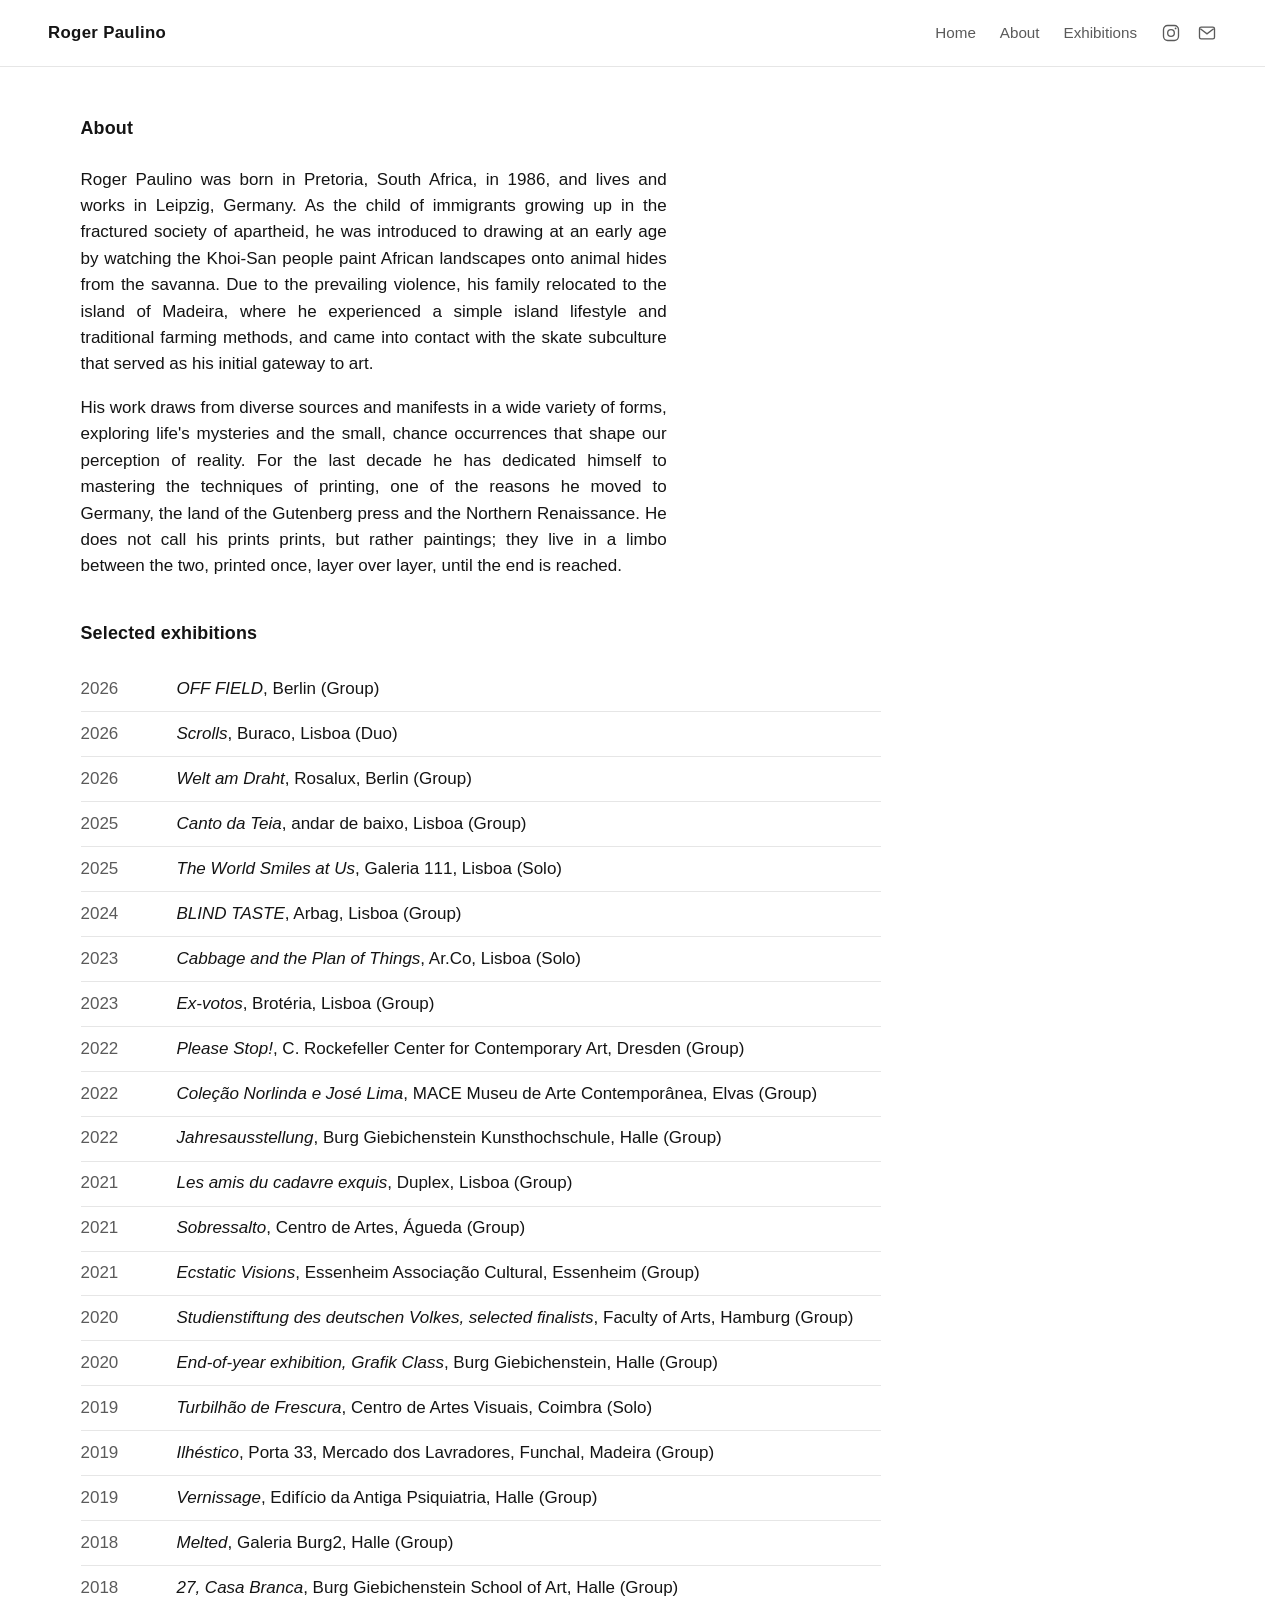
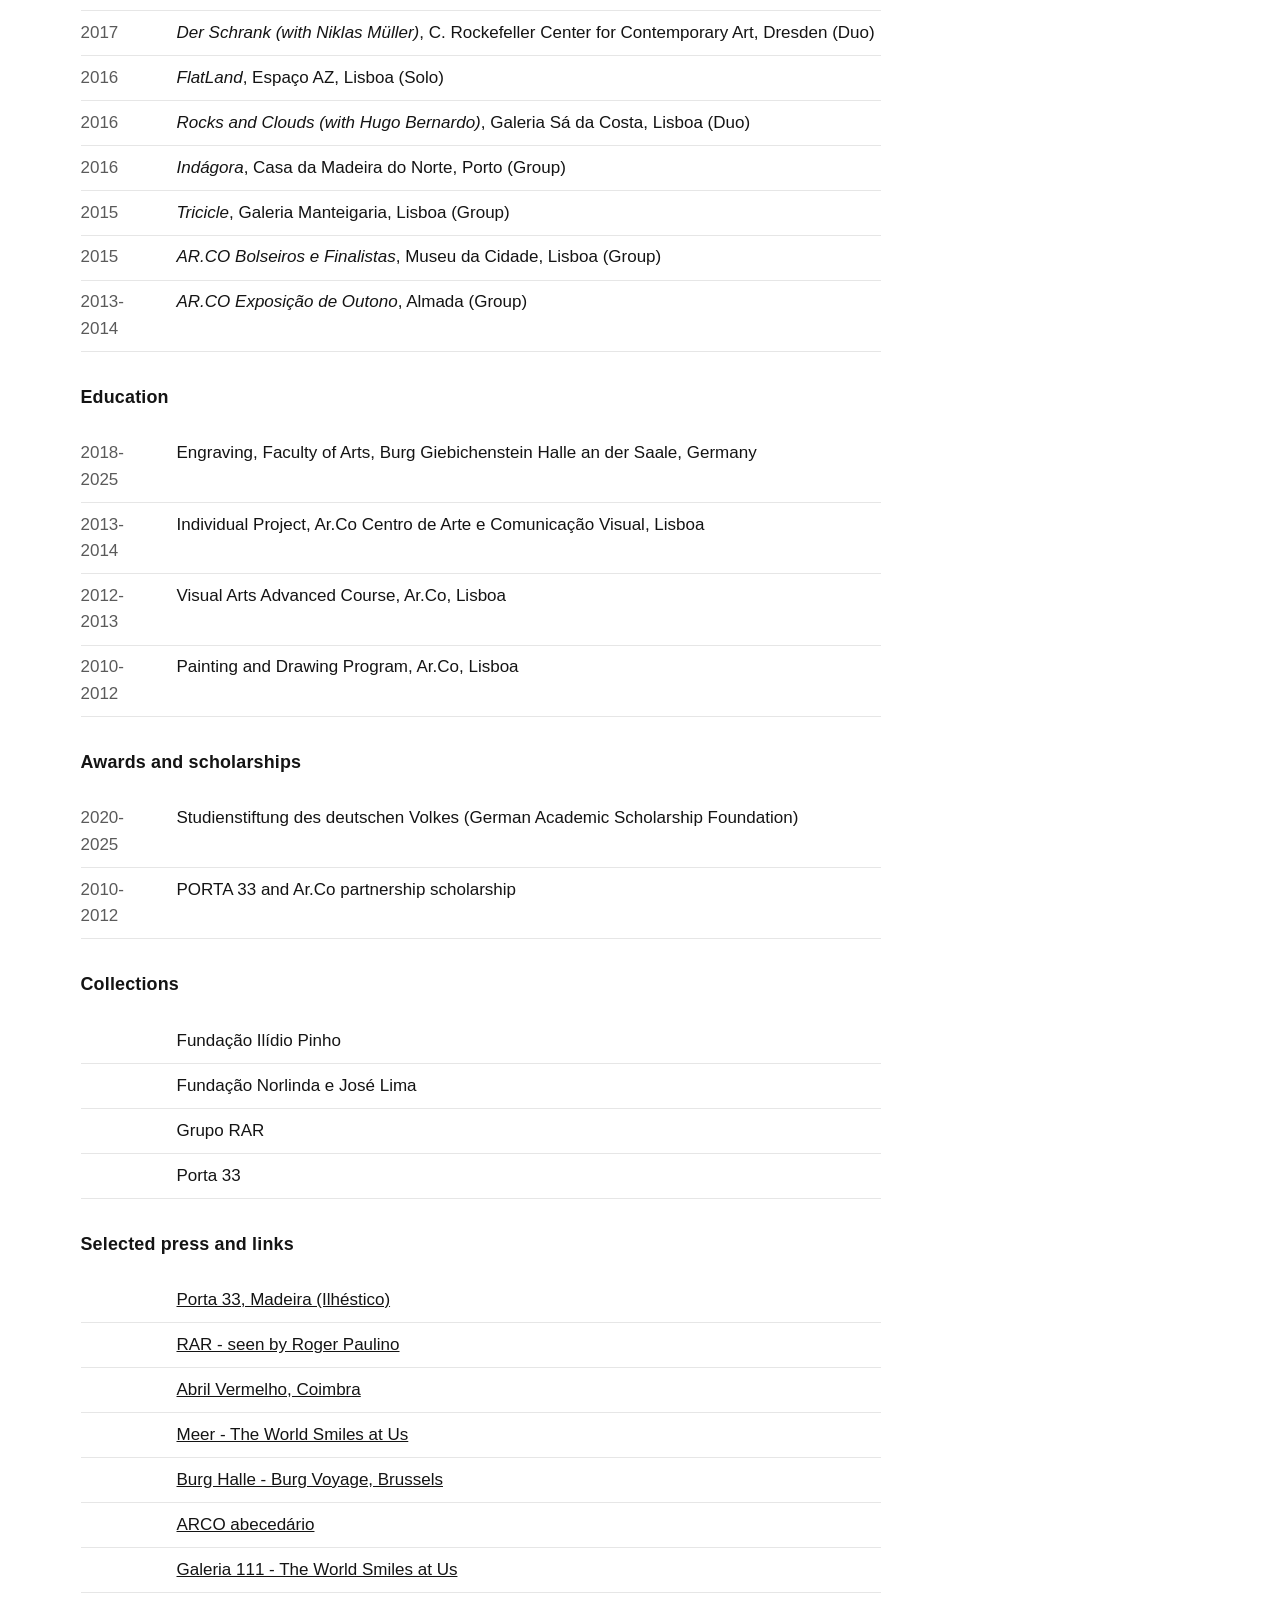
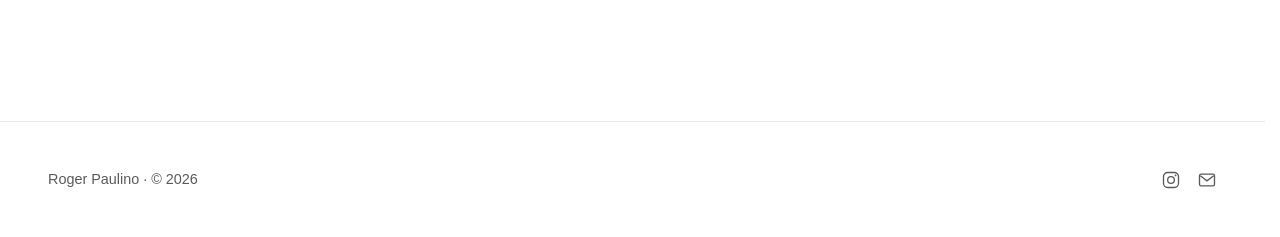
==== about/index.html @ c5ae82c5 "Roger Paulino website Co-Authored-By: Claude Opus 4.8 <noreply@anthropic.com>" ====
<!DOCTYPE html>
<html lang="en">
<head>
  <meta charset="utf-8">
  <meta name="viewport" content="width=device-width, initial-scale=1">
  <title>About - Roger Paulino</title>
  <meta name="description" content="Roger Paulino is a visual artist working between printmaking and painting, based between Germany and Portugal.">
  <meta property="og:title" content="About - Roger Paulino">
  <meta property="og:description" content="Roger Paulino is a visual artist working between printmaking and painting, based between Germany and Portugal.">
  <meta property="og:type" content="website">
  <link rel="stylesheet" href="../css/site.css">
</head>
<body>
  <header class="site-header">
    <a class="brand" href="../index.html">Roger Paulino</a>
    <button class="nav-toggle" aria-label="Toggle menu" aria-expanded="false">Menu</button>
    <nav class="site-nav">
      <a href="../index.html">Home</a>
      <a href="../about/index.html">About</a>
      <a href="../exhibitions/index.html">Exhibitions</a>
      <span class="nav-icons">
        <a class="icon-link" href="https://www.instagram.com/rogerxpaulino/" target="_blank" rel="noopener" aria-label="Instagram">
          <svg viewBox="0 0 24 24" width="20" height="20" fill="none" stroke="currentColor" stroke-width="1.6" aria-hidden="true"><rect x="3" y="3" width="18" height="18" rx="5"/><circle cx="12" cy="12" r="4"/><circle cx="17.5" cy="6.5" r="1.1" fill="currentColor" stroke="none"/></svg>
        </a>
        <a class="icon-link" href="mailto:roger.paulino@posteo.net" aria-label="Email">
          <svg viewBox="0 0 24 24" width="20" height="20" fill="none" stroke="currentColor" stroke-width="1.6" aria-hidden="true"><rect x="3" y="5" width="18" height="14" rx="2"/><path d="M4 7l8 6 8-6"/></svg>
        </a>
      </span>
    </nav>
  </header>

  <main>
    <section class="page-head">
      <h1 class="section-title">About</h1>
    </section>

    <section class="about prose">
      <p>Roger Paulino was born in Pretoria, South Africa, in 1986, and lives and works in Leipzig, Germany. As the child of immigrants growing up in the fractured society of apartheid, he was introduced to drawing at an early age by watching the Khoi-San people paint African landscapes onto animal hides from the savanna. Due to the prevailing violence, his family relocated to the island of Madeira, where he experienced a simple island lifestyle and traditional farming methods, and came into contact with the skate subculture that served as his initial gateway to art.</p><p>His work draws from diverse sources and manifests in a wide variety of forms, exploring life&#x27;s mysteries and the small, chance occurrences that shape our perception of reality. For the last decade he has dedicated himself to mastering the techniques of printing, one of the reasons he moved to Germany, the land of the Gutenberg press and the Northern Renaissance. He does not call his prints prints, but rather paintings; they live in a limbo between the two, printed once, layer over layer, until the end is reached.</p>
    </section>

    <section class="cv">
      <h2 class="section-title">Selected exhibitions</h2>
      <ul class="cv-list">
        
        <li class="cv-item">
          <span class="cv-year">2026</span>
          <span class="cv-detail"><span class="cv-title">OFF FIELD</span>, Berlin (Group)</span>
        </li>
        
        <li class="cv-item">
          <span class="cv-year">2026</span>
          <span class="cv-detail"><span class="cv-title">Scrolls</span>, Buraco, Lisboa (Duo)</span>
        </li>
        
        <li class="cv-item">
          <span class="cv-year">2026</span>
          <span class="cv-detail"><span class="cv-title">Welt am Draht</span>, Rosalux, Berlin (Group)</span>
        </li>
        
        <li class="cv-item">
          <span class="cv-year">2025</span>
          <span class="cv-detail"><span class="cv-title">Canto da Teia</span>, andar de baixo, Lisboa (Group)</span>
        </li>
        
        <li class="cv-item">
          <span class="cv-year">2025</span>
          <span class="cv-detail"><span class="cv-title">The World Smiles at Us</span>, Galeria 111, Lisboa (Solo)</span>
        </li>
        
        <li class="cv-item">
          <span class="cv-year">2024</span>
          <span class="cv-detail"><span class="cv-title">BLIND TASTE</span>, Arbag, Lisboa (Group)</span>
        </li>
        
        <li class="cv-item">
          <span class="cv-year">2023</span>
          <span class="cv-detail"><span class="cv-title">Cabbage and the Plan of Things</span>, Ar.Co, Lisboa (Solo)</span>
        </li>
        
        <li class="cv-item">
          <span class="cv-year">2023</span>
          <span class="cv-detail"><span class="cv-title">Ex-votos</span>, Brotéria, Lisboa (Group)</span>
        </li>
        
        <li class="cv-item">
          <span class="cv-year">2022</span>
          <span class="cv-detail"><span class="cv-title">Please Stop!</span>, C. Rockefeller Center for Contemporary Art, Dresden (Group)</span>
        </li>
        
        <li class="cv-item">
          <span class="cv-year">2022</span>
          <span class="cv-detail"><span class="cv-title">Coleção Norlinda e José Lima</span>, MACE Museu de Arte Contemporânea, Elvas (Group)</span>
        </li>
        
        <li class="cv-item">
          <span class="cv-year">2022</span>
          <span class="cv-detail"><span class="cv-title">Jahresausstellung</span>, Burg Giebichenstein Kunsthochschule, Halle (Group)</span>
        </li>
        
        <li class="cv-item">
          <span class="cv-year">2021</span>
          <span class="cv-detail"><span class="cv-title">Les amis du cadavre exquis</span>, Duplex, Lisboa (Group)</span>
        </li>
        
        <li class="cv-item">
          <span class="cv-year">2021</span>
          <span class="cv-detail"><span class="cv-title">Sobressalto</span>, Centro de Artes, Águeda (Group)</span>
        </li>
        
        <li class="cv-item">
          <span class="cv-year">2021</span>
          <span class="cv-detail"><span class="cv-title">Ecstatic Visions</span>, Essenheim Associação Cultural, Essenheim (Group)</span>
        </li>
        
        <li class="cv-item">
          <span class="cv-year">2020</span>
          <span class="cv-detail"><span class="cv-title">Studienstiftung des deutschen Volkes, selected finalists</span>, Faculty of Arts, Hamburg (Group)</span>
        </li>
        
        <li class="cv-item">
          <span class="cv-year">2020</span>
          <span class="cv-detail"><span class="cv-title">End-of-year exhibition, Grafik Class</span>, Burg Giebichenstein, Halle (Group)</span>
        </li>
        
        <li class="cv-item">
          <span class="cv-year">2019</span>
          <span class="cv-detail"><span class="cv-title">Turbilhão de Frescura</span>, Centro de Artes Visuais, Coimbra (Solo)</span>
        </li>
        
        <li class="cv-item">
          <span class="cv-year">2019</span>
          <span class="cv-detail"><span class="cv-title">Ilhéstico</span>, Porta 33, Mercado dos Lavradores, Funchal, Madeira (Group)</span>
        </li>
        
        <li class="cv-item">
          <span class="cv-year">2019</span>
          <span class="cv-detail"><span class="cv-title">Vernissage</span>, Edifício da Antiga Psiquiatria, Halle (Group)</span>
        </li>
        
        <li class="cv-item">
          <span class="cv-year">2018</span>
          <span class="cv-detail"><span class="cv-title">Melted</span>, Galeria Burg2, Halle (Group)</span>
        </li>
        
        <li class="cv-item">
          <span class="cv-year">2018</span>
          <span class="cv-detail"><span class="cv-title">27, Casa Branca</span>, Burg Giebichenstein School of Art, Halle (Group)</span>
        </li>
        
        <li class="cv-item">
          <span class="cv-year">2017</span>
          <span class="cv-detail"><span class="cv-title">Der Schrank (with Niklas Müller)</span>, C. Rockefeller Center for Contemporary Art, Dresden (Duo)</span>
        </li>
        
        <li class="cv-item">
          <span class="cv-year">2016</span>
          <span class="cv-detail"><span class="cv-title">FlatLand</span>, Espaço AZ, Lisboa (Solo)</span>
        </li>
        
        <li class="cv-item">
          <span class="cv-year">2016</span>
          <span class="cv-detail"><span class="cv-title">Rocks and Clouds (with Hugo Bernardo)</span>, Galeria Sá da Costa, Lisboa (Duo)</span>
        </li>
        
        <li class="cv-item">
          <span class="cv-year">2016</span>
          <span class="cv-detail"><span class="cv-title">Indágora</span>, Casa da Madeira do Norte, Porto (Group)</span>
        </li>
        
        <li class="cv-item">
          <span class="cv-year">2015</span>
          <span class="cv-detail"><span class="cv-title">Tricicle</span>, Galeria Manteigaria, Lisboa (Group)</span>
        </li>
        
        <li class="cv-item">
          <span class="cv-year">2015</span>
          <span class="cv-detail"><span class="cv-title">AR.CO Bolseiros e Finalistas</span>, Museu da Cidade, Lisboa (Group)</span>
        </li>
        
        <li class="cv-item">
          <span class="cv-year">2013-2014</span>
          <span class="cv-detail"><span class="cv-title">AR.CO Exposição de Outono</span>, Almada (Group)</span>
        </li>
        
      </ul>

      
      <h2 class="section-title">Education</h2>
      <ul class="cv-list">
        <li class="cv-item"><span class="cv-year">2018-2025</span><span class="cv-detail">Engraving, Faculty of Arts, Burg Giebichenstein Halle an der Saale, Germany</span></li><li class="cv-item"><span class="cv-year">2013-2014</span><span class="cv-detail">Individual Project, Ar.Co Centro de Arte e Comunicação Visual, Lisboa</span></li><li class="cv-item"><span class="cv-year">2012-2013</span><span class="cv-detail">Visual Arts Advanced Course, Ar.Co, Lisboa</span></li><li class="cv-item"><span class="cv-year">2010-2012</span><span class="cv-detail">Painting and Drawing Program, Ar.Co, Lisboa</span></li>
      </ul>
      

      
      <h2 class="section-title">Awards and scholarships</h2>
      <ul class="cv-list">
        <li class="cv-item"><span class="cv-year">2020-2025</span><span class="cv-detail">Studienstiftung des deutschen Volkes (German Academic Scholarship Foundation)</span></li><li class="cv-item"><span class="cv-year">2010-2012</span><span class="cv-detail">PORTA 33 and Ar.Co partnership scholarship</span></li>
      </ul>
      

      
      <h2 class="section-title">Collections</h2>
      <ul class="cv-list">
        <li class="cv-item"><span class="cv-year"></span><span class="cv-detail">Fundação Ilídio Pinho</span></li><li class="cv-item"><span class="cv-year"></span><span class="cv-detail">Fundação Norlinda e José Lima</span></li><li class="cv-item"><span class="cv-year"></span><span class="cv-detail">Grupo RAR</span></li><li class="cv-item"><span class="cv-year"></span><span class="cv-detail">Porta 33</span></li>
      </ul>
      

      
      <h2 class="section-title">Selected press and links</h2>
      <ul class="cv-list">
        <li class="cv-item"><span class="cv-year"></span><span class="cv-detail"><a href="https://www.porta33.com/porta33_madeira/exposicoes/content_exposicoes/Ilhestico/content_obras/roger_paulino/roger_paulino.html" target="_blank" rel="noopener">Porta 33, Madeira (Ilhéstico)</a></span></li><li class="cv-item"><span class="cv-year"></span><span class="cv-detail"><a href="https://www.rar.com/en/rar-seen-by/roger-paulino/" target="_blank" rel="noopener">RAR - seen by Roger Paulino</a></span></li><li class="cv-item"><span class="cv-year"></span><span class="cv-detail"><a href="https://50anos25abril.pt/agenda/abril-vermelho-coimbra/" target="_blank" rel="noopener">Abril Vermelho, Coimbra</a></span></li><li class="cv-item"><span class="cv-year"></span><span class="cv-detail"><a href="https://www.meer.com/en/101103-the-world-smiles-at-us" target="_blank" rel="noopener">Meer - The World Smiles at Us</a></span></li><li class="cv-item"><span class="cv-year"></span><span class="cv-detail"><a href="https://www.burg-halle.de/artikel/a/burg-voyage-burg-studierende-zeigen-arbeiten-inbruessel/" target="_blank" rel="noopener">Burg Halle - Burg Voyage, Brussels</a></span></li><li class="cv-item"><span class="cv-year"></span><span class="cv-detail"><a href="https://www.arcoabecedario.pt/entries/70?locale=en" target="_blank" rel="noopener">ARCO abecedário</a></span></li><li class="cv-item"><span class="cv-year"></span><span class="cv-detail"><a href="https://111.pt/exposicoes/the-world-smiles-at-us/" target="_blank" rel="noopener">Galeria 111 - The World Smiles at Us</a></span></li>
      </ul>
      
    </section>

  </main>

  <footer class="site-footer">
    <p>Roger Paulino &middot; &copy; 2026</p>
    <span class="footer-icons">
      <a class="icon-link" href="https://www.instagram.com/rogerxpaulino/" target="_blank" rel="me noopener" aria-label="Instagram">
        <svg viewBox="0 0 24 24" width="20" height="20" fill="none" stroke="currentColor" stroke-width="1.6" aria-hidden="true"><rect x="3" y="3" width="18" height="18" rx="5"/><circle cx="12" cy="12" r="4"/><circle cx="17.5" cy="6.5" r="1.1" fill="currentColor" stroke="none"/></svg>
      </a>
      <a class="icon-link" href="mailto:roger.paulino@posteo.net" aria-label="Email">
        <svg viewBox="0 0 24 24" width="20" height="20" fill="none" stroke="currentColor" stroke-width="1.6" aria-hidden="true"><rect x="3" y="5" width="18" height="14" rx="2"/><path d="M4 7l8 6 8-6"/></svg>
      </a>
    </span>
  </footer>

  <script src="../js/site.js"></script>
</body>
</html>
---- css/site.css ----
/* Roger Paulino - site styles
   Neutral, image-forward first pass. Colors live in variables so the look can be
   restyled without touching structure. */

:root {
  --ink: #141414;
  --ink-soft: #5a5a5a;
  --paper: #ffffff;
  --line: #e6e6e6;
  --accent: #141414;
  --maxw: 1200px;
  --textw: 62ch;
  --gap: clamp(1rem, 2.5vw, 2rem);
  --pad: clamp(1.1rem, 4vw, 3rem);
  --font: -apple-system, BlinkMacSystemFont, "Segoe UI", Roboto, Helvetica, Arial, sans-serif;
}

* { box-sizing: border-box; }

html { -webkit-text-size-adjust: 100%; scrollbar-gutter: stable; }

body {
  margin: 0;
  font-family: var(--font);
  color: var(--ink);
  background: var(--paper);
  line-height: 1.55;
  font-size: 17px;
  -webkit-font-smoothing: antialiased;
  min-height: 100vh;
  display: flex;
  flex-direction: column;
}

img { max-width: 100%; height: auto; display: block; }
figure { margin: 0; }
a { color: inherit; }

/* --- header / nav --- */
.site-header {
  display: flex;
  align-items: baseline;
  justify-content: space-between;
  flex-wrap: wrap;
  gap: 0.5rem 1.5rem;
  padding: 1.25rem var(--pad);
  border-bottom: 1px solid var(--line);
  position: sticky;
  top: 0;
  background: rgba(255, 255, 255, 0.92);
  backdrop-filter: saturate(180%) blur(8px);
  z-index: 20;
}
.brand {
  font-weight: 600;
  letter-spacing: 0.02em;
  text-decoration: none;
  font-size: 1.05rem;
}
.site-nav { display: flex; gap: 1.5rem; }
.site-nav a {
  text-decoration: none;
  color: var(--ink-soft);
  font-size: 0.95rem;
  transition: color 0.15s ease;
}
.site-nav a:hover { color: var(--ink); }
.nav-toggle {
  display: none;
  background: none;
  border: 1px solid var(--line);
  border-radius: 4px;
  padding: 0.35rem 0.7rem;
  font: inherit;
  font-size: 0.9rem;
  cursor: pointer;
}
.nav-icons, .footer-icons { display: inline-flex; align-items: center; gap: 1rem; }
.icon-link { display: inline-flex; align-items: center; color: var(--ink-soft); transition: color 0.15s ease; }
.icon-link:hover { color: var(--ink); }
.icon-link svg { display: block; }

/* --- layout --- */
main { padding: var(--pad); max-width: var(--maxw); margin: 0 auto; width: 100%; flex: 1 0 auto; }
.section-title {
  font-size: clamp(1.1rem, 1.4vw, 1.35rem);
  font-weight: 600;
  letter-spacing: 0.01em;
  margin: 0 0 1.25rem;
}
.page-head { margin-bottom: 1.5rem; }

.prose { max-width: var(--textw); text-align: justify; hyphens: auto; -webkit-hyphens: auto; }
.prose p { margin: 0 0 1.1rem; }

/* --- home --- */
.brand-heading {
  font-size: clamp(1.6rem, 4vw, 2.4rem);
  font-weight: 600;
  margin: 0 0 1.5rem;
  letter-spacing: 0.01em;
}
.home-intro {
  display: grid;
  grid-template-columns: minmax(0, 1fr) minmax(0, 1fr);
  gap: var(--gap);
  align-items: stretch;
  margin-bottom: clamp(2.5rem, 6vw, 5rem);
}
/* Image height tracks the text column (headline to end of bio); width stays
   proportional and the image is pinned to the right edge, aligning with the
   exhibition cards below. Absolute positioning keeps the image from inflating
   the row height. */
.home-intro__image { position: relative; }
.home-intro__image-box {
  position: absolute;
  top: 0;
  right: 0;
  bottom: 0;
  display: flex;
  align-items: stretch;
  justify-content: flex-end;
}
.home-intro__image-box img { height: 100%; width: auto; max-width: 100%; }
.home-recent { margin-top: 2rem; }

/* --- cards --- */
.card-grid {
  list-style: none;
  margin: 0;
  padding: 0;
  display: grid;
  grid-template-columns: repeat(auto-fill, minmax(260px, 1fr));
  gap: var(--gap);
}
.card__link { text-decoration: none; color: inherit; display: block; }
.card__media {
  display: block;
  aspect-ratio: 4 / 3;
  overflow: hidden;
  background: #f2f2f2;
}
.card__media img {
  width: 100%; height: 100%; object-fit: cover;
  transition: transform 0.4s ease;
}
.card__link:hover .card__media img { transform: scale(1.03); }
.card__media--empty {
  display: flex; align-items: center; justify-content: center;
  color: var(--ink-soft); font-size: 0.85rem; letter-spacing: 0.03em;
}
.card__body { display: block; padding: 0.7rem 0 0; }
.card__title { display: block; font-weight: 600; margin-bottom: 0.15rem; }
.card__meta { display: block; color: var(--ink-soft); font-size: 0.88rem; }

/* --- show page --- */
.show { max-width: var(--maxw); }
.show__head { margin-bottom: 1.75rem; }
.show__type {
  text-transform: uppercase;
  letter-spacing: 0.08em;
  font-size: 0.78rem;
  color: var(--ink-soft);
  margin: 0 0 0.5rem;
}
.show__title { font-size: clamp(1.7rem, 4vw, 2.6rem); margin: 0 0 0.6rem; font-weight: 600; }
.show__meta { margin: 0; color: var(--ink-soft); }
.show__hero { margin: 0 0 2rem; }
.show__hero img { width: 100%; }
.show__placeholder {
  padding: 3rem; text-align: center; background: #f6f6f6;
  color: var(--ink-soft); border-radius: 6px; margin: 0 0 2rem;
}
.show__statement { margin: 0 0 2.5rem; }
.show__videos { margin: 0 0 2.5rem; display: grid; gap: var(--gap); }
.show__video { width: 100%; background: #000; border-radius: 4px; }

.gallery {
  display: grid;
  grid-template-columns: repeat(auto-fill, minmax(220px, 1fr));
  gap: 0.6rem;
  margin: 0 0 2.5rem;
}
.gallery__item { display: block; overflow: hidden; background: #f2f2f2; }
.gallery__item img {
  width: 100%; aspect-ratio: 1 / 1; object-fit: cover; cursor: zoom-in;
  transition: opacity 0.2s ease;
}
.gallery__item:hover img { opacity: 0.9; }
.show__hero .gallery__item img { aspect-ratio: auto; cursor: zoom-in; }

.show__works { margin: 0 0 2.5rem; max-width: var(--textw); }
.works { padding-left: 1.2rem; }
.work { margin-bottom: 0.7rem; }
.work__title { font-style: italic; }
.work__medium { display: block; color: var(--ink-soft); font-size: 0.9rem; }

.show__curator { margin: 0 0 2.5rem; padding-top: 1.5rem; border-top: 1px solid var(--line); }
.show__curator-by { color: var(--ink-soft); font-size: 0.9rem; }

.show__links { display: flex; flex-wrap: wrap; gap: 0.8rem; margin: 0 0 2rem; }
.show__link {
  display: inline-block; padding: 0.5rem 0.9rem;
  border: 1px solid var(--line); border-radius: 4px;
  text-decoration: none; font-size: 0.9rem;
}
.show__link:hover { border-color: var(--ink); }
.show__back { margin-top: 2rem; }
.show__back a { color: var(--ink-soft); text-decoration: none; }
.show__back a:hover { color: var(--ink); }

/* --- cv / about --- */
.cv { margin-top: 2.5rem; }
.cv-list { list-style: none; margin: 0 0 2rem; padding: 0; max-width: 800px; }
.cv-item {
  display: grid;
  grid-template-columns: 5rem 1fr;
  gap: 1rem;
  padding: 0.55rem 0;
  border-bottom: 1px solid var(--line);
}
.cv-year { color: var(--ink-soft); font-variant-numeric: tabular-nums; }
.cv-title { font-style: italic; }

/* --- contact --- */
.contact__line { font-size: 1.1rem; }

/* --- footer --- */
.site-footer {
  border-top: 1px solid var(--line);
  padding: 2rem var(--pad);
  display: flex; justify-content: space-between; flex-wrap: wrap; gap: 0.5rem;
  color: var(--ink-soft); font-size: 0.9rem;
  margin-top: 3rem;
}
.site-footer a { color: var(--ink-soft); text-decoration: none; }
.site-footer a:hover { color: var(--ink); }

/* --- lightbox --- */
.lightbox {
  position: fixed; inset: 0; background: rgba(15, 15, 15, 0.94);
  display: none; align-items: center; justify-content: center; z-index: 100;
  padding: 2rem; cursor: zoom-out;
}
.lightbox.is-open { display: flex; }
.lightbox img { max-width: 100%; max-height: 100%; width: auto; height: auto; }
.lightbox__close {
  position: absolute; top: 1rem; right: 1.25rem; background: none; border: none;
  color: #fff; font-size: 2rem; cursor: pointer; line-height: 1;
}

.visually-hidden {
  position: absolute; width: 1px; height: 1px; overflow: hidden; clip: rect(0 0 0 0);
}

/* --- responsive --- */
@media (max-width: 720px) {
  .home-intro { grid-template-columns: 1fr; }
  .home-intro__image-box { position: static; display: block; }
  .home-intro__image-box img { width: 100%; height: auto; }
  .nav-toggle { display: inline-block; }
  .site-nav {
    display: none; flex-direction: column; gap: 0.9rem;
    width: 100%; padding-top: 0.5rem;
  }
  .site-nav.is-open { display: flex; }
  .cv-item { grid-template-columns: 4rem 1fr; gap: 0.6rem; }
}

/* Site is intentionally light/white in all environments (gallery-standard look),
   so no prefers-color-scheme dark overrides. */
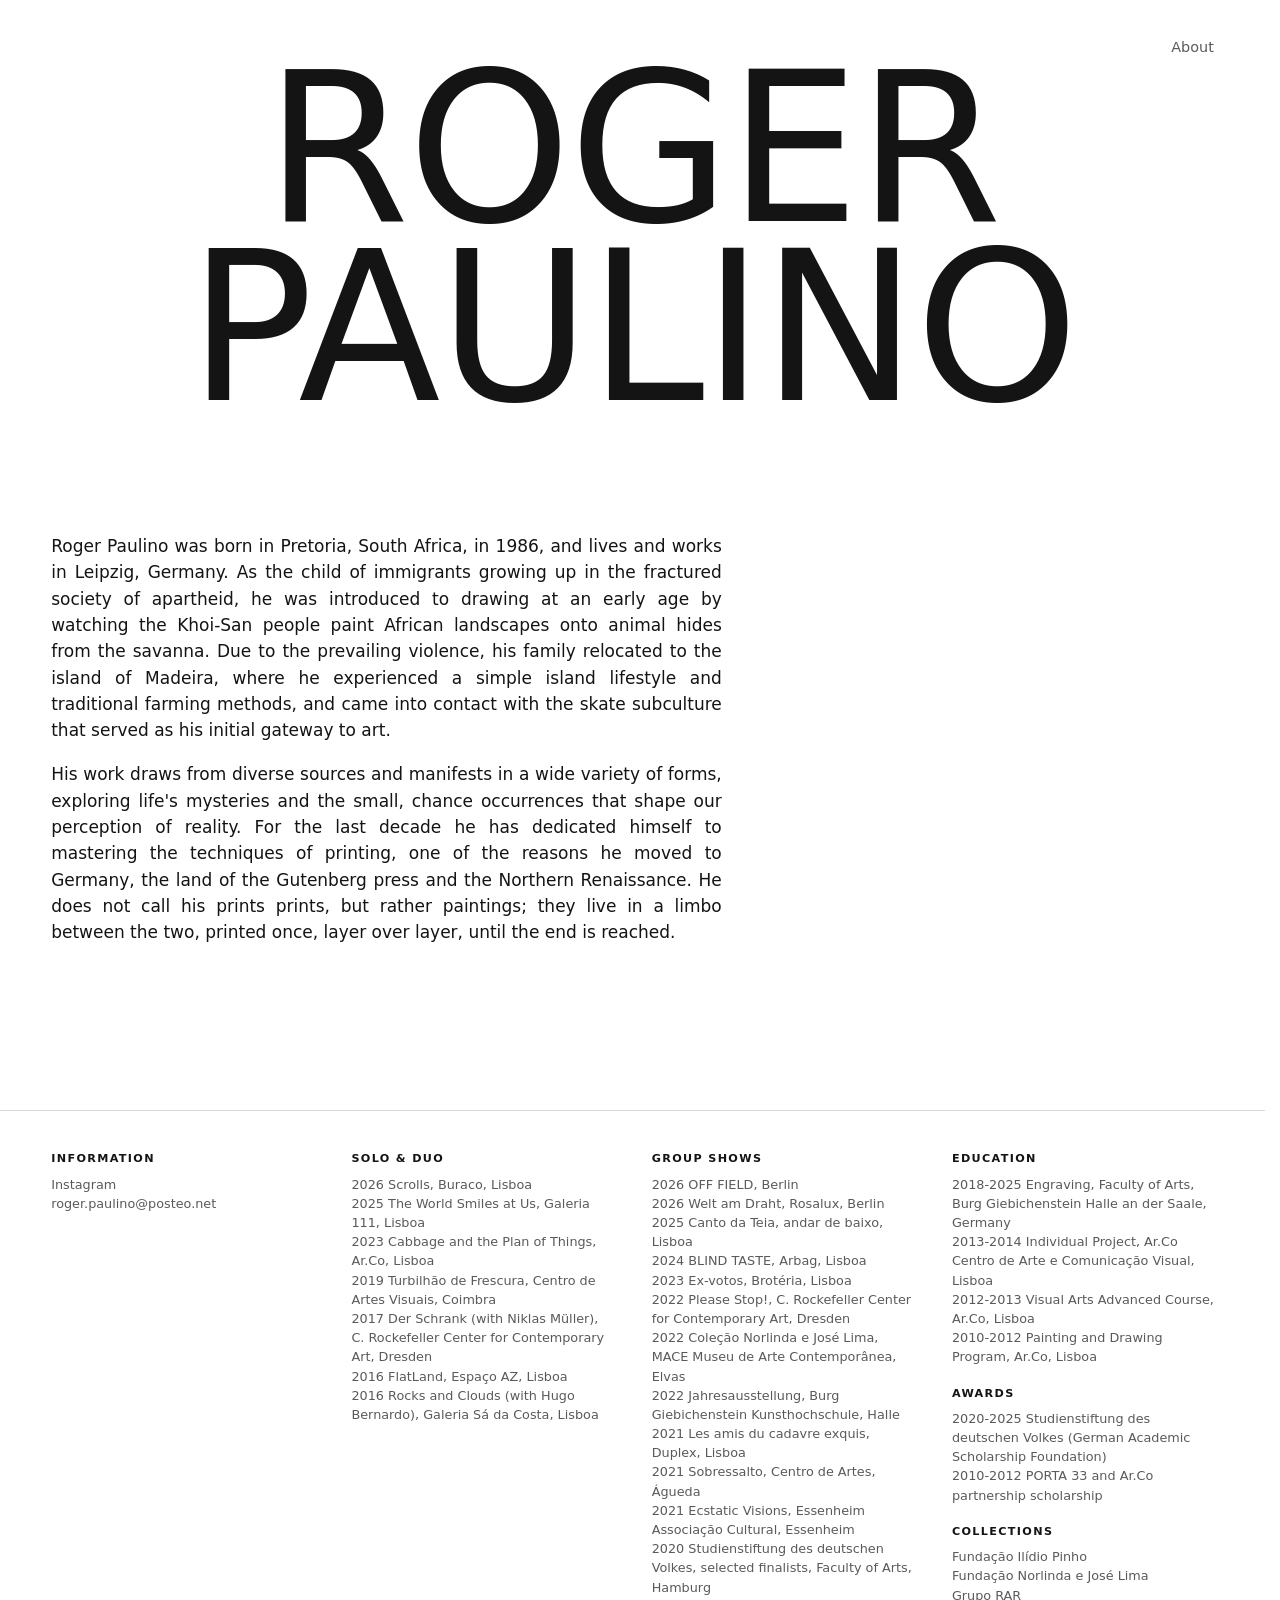
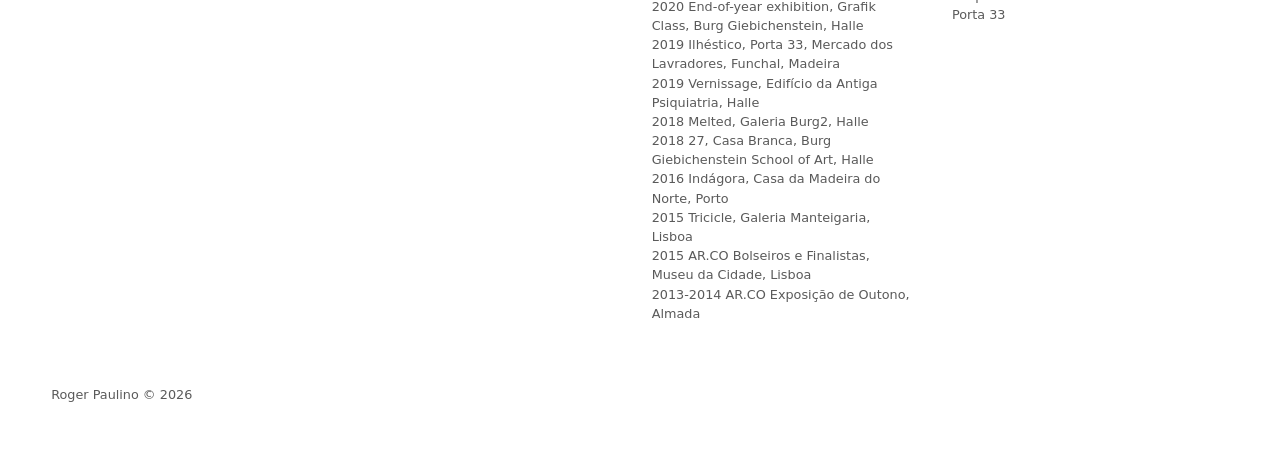
==== commit 19aaf7df: "build: regenerate site HTML for the redesigned templates Co-Authored-By: Claude Opus 4.8 <noreply@an" ====
--- a/about/index.html
+++ b/about/index.html
@@ -4,227 +4,63 @@
   <meta charset="utf-8">
   <meta name="viewport" content="width=device-width, initial-scale=1">
   <title>About - Roger Paulino</title>
-  <meta name="description" content="Roger Paulino is a visual artist working between printmaking and painting, based between Germany and Portugal.">
+  <meta name="description" content="Roger Paulino (b. 1986, Pretoria) is a visual artist in Leipzig working between printmaking and painting. Biography, CV, exhibitions, awards and press.">
+  <link rel="canonical" href="https://caasols.github.io/roger-paulino/about/">
+  <link rel="icon" href="../assets/favicon.svg" type="image/svg+xml">
+  <meta property="og:site_name" content="Roger Paulino">
   <meta property="og:title" content="About - Roger Paulino">
-  <meta property="og:description" content="Roger Paulino is a visual artist working between printmaking and painting, based between Germany and Portugal.">
+  <meta property="og:description" content="Roger Paulino (b. 1986, Pretoria) is a visual artist in Leipzig working between printmaking and painting. Biography, CV, exhibitions, awards and press.">
   <meta property="og:type" content="website">
+  <meta property="og:url" content="https://caasols.github.io/roger-paulino/about/">
+  <meta property="og:image" content="https://caasols.github.io/roger-paulino/assets/og/og-default.jpg">
+  <meta name="twitter:card" content="summary_large_image">
+  <meta name="twitter:title" content="About - Roger Paulino">
+  <meta name="twitter:description" content="Roger Paulino (b. 1986, Pretoria) is a visual artist in Leipzig working between printmaking and painting. Biography, CV, exhibitions, awards and press.">
+  <meta name="twitter:image" content="https://caasols.github.io/roger-paulino/assets/og/og-default.jpg">
   <link rel="stylesheet" href="../css/site.css">
+  <script type="application/ld+json">{"@context": "https://schema.org", "@type": "Person", "name": "Roger Paulino", "url": "https://caasols.github.io/roger-paulino/", "jobTitle": "Visual artist", "description": "Roger Paulino is a visual artist working between printmaking and painting. Born in Pretoria in 1986, he lives and works in Leipzig, Germany.", "sameAs": ["https://www.instagram.com/rogerxpaulino/", "https://www.porta33.com/porta33_madeira/exposicoes/content_exposicoes/Ilhestico/content_obras/roger_paulino/roger_paulino.html", "https://www.rar.com/en/rar-seen-by/roger-paulino/", "https://111.pt/exposicoes/the-world-smiles-at-us/"], "birthDate": "1986", "birthPlace": {"@type": "Place", "name": "Pretoria, South Africa"}, "homeLocation": {"@type": "Place", "name": "Leipzig, Germany"}, "workLocation": {"@type": "Place", "name": "Leipzig, Germany"}, "knowsAbout": ["Printmaking", "Linocut", "Painting", "Engraving", "Contemporary art"], "alumniOf": [{"@type": "EducationalOrganization", "name": "Burg Giebichenstein Kunsthochschule Halle"}, {"@type": "EducationalOrganization", "name": "Ar.Co Centro de Arte e Comunicação Visual, Lisboa"}], "award": "Studienstiftung des deutschen Volkes (German Academic Scholarship Foundation)"}</script>
 </head>
 <body>
   <header class="site-header">
-    <a class="brand" href="../index.html">Roger Paulino</a>
-    <button class="nav-toggle" aria-label="Toggle menu" aria-expanded="false">Menu</button>
+    <a class="masthead" href="../index.html">Roger<br>Paulino</a>
     <nav class="site-nav">
-      <a href="../index.html">Home</a>
       <a href="../about/index.html">About</a>
-      <a href="../exhibitions/index.html">Exhibitions</a>
-      <span class="nav-icons">
-        <a class="icon-link" href="https://www.instagram.com/rogerxpaulino/" target="_blank" rel="noopener" aria-label="Instagram">
-          <svg viewBox="0 0 24 24" width="20" height="20" fill="none" stroke="currentColor" stroke-width="1.6" aria-hidden="true"><rect x="3" y="3" width="18" height="18" rx="5"/><circle cx="12" cy="12" r="4"/><circle cx="17.5" cy="6.5" r="1.1" fill="currentColor" stroke="none"/></svg>
-        </a>
-        <a class="icon-link" href="mailto:roger.paulino@posteo.net" aria-label="Email">
-          <svg viewBox="0 0 24 24" width="20" height="20" fill="none" stroke="currentColor" stroke-width="1.6" aria-hidden="true"><rect x="3" y="5" width="18" height="14" rx="2"/><path d="M4 7l8 6 8-6"/></svg>
-        </a>
-      </span>
     </nav>
   </header>
 
   <main>
-    <section class="page-head">
-      <h1 class="section-title">About</h1>
-    </section>
-
-    <section class="about prose">
-      <p>Roger Paulino was born in Pretoria, South Africa, in 1986, and lives and works in Leipzig, Germany. As the child of immigrants growing up in the fractured society of apartheid, he was introduced to drawing at an early age by watching the Khoi-San people paint African landscapes onto animal hides from the savanna. Due to the prevailing violence, his family relocated to the island of Madeira, where he experienced a simple island lifestyle and traditional farming methods, and came into contact with the skate subculture that served as his initial gateway to art.</p><p>His work draws from diverse sources and manifests in a wide variety of forms, exploring life&#x27;s mysteries and the small, chance occurrences that shape our perception of reality. For the last decade he has dedicated himself to mastering the techniques of printing, one of the reasons he moved to Germany, the land of the Gutenberg press and the Northern Renaissance. He does not call his prints prints, but rather paintings; they live in a limbo between the two, printed once, layer over layer, until the end is reached.</p>
-    </section>
-
-    <section class="cv">
-      <h2 class="section-title">Selected exhibitions</h2>
-      <ul class="cv-list">
-        
-        <li class="cv-item">
-          <span class="cv-year">2026</span>
-          <span class="cv-detail"><span class="cv-title">OFF FIELD</span>, Berlin (Group)</span>
-        </li>
-        
-        <li class="cv-item">
-          <span class="cv-year">2026</span>
-          <span class="cv-detail"><span class="cv-title">Scrolls</span>, Buraco, Lisboa (Duo)</span>
-        </li>
-        
-        <li class="cv-item">
-          <span class="cv-year">2026</span>
-          <span class="cv-detail"><span class="cv-title">Welt am Draht</span>, Rosalux, Berlin (Group)</span>
-        </li>
-        
-        <li class="cv-item">
-          <span class="cv-year">2025</span>
-          <span class="cv-detail"><span class="cv-title">Canto da Teia</span>, andar de baixo, Lisboa (Group)</span>
-        </li>
-        
-        <li class="cv-item">
-          <span class="cv-year">2025</span>
-          <span class="cv-detail"><span class="cv-title">The World Smiles at Us</span>, Galeria 111, Lisboa (Solo)</span>
-        </li>
-        
-        <li class="cv-item">
-          <span class="cv-year">2024</span>
-          <span class="cv-detail"><span class="cv-title">BLIND TASTE</span>, Arbag, Lisboa (Group)</span>
-        </li>
-        
-        <li class="cv-item">
-          <span class="cv-year">2023</span>
-          <span class="cv-detail"><span class="cv-title">Cabbage and the Plan of Things</span>, Ar.Co, Lisboa (Solo)</span>
-        </li>
-        
-        <li class="cv-item">
-          <span class="cv-year">2023</span>
-          <span class="cv-detail"><span class="cv-title">Ex-votos</span>, Brotéria, Lisboa (Group)</span>
-        </li>
-        
-        <li class="cv-item">
-          <span class="cv-year">2022</span>
-          <span class="cv-detail"><span class="cv-title">Please Stop!</span>, C. Rockefeller Center for Contemporary Art, Dresden (Group)</span>
-        </li>
-        
-        <li class="cv-item">
-          <span class="cv-year">2022</span>
-          <span class="cv-detail"><span class="cv-title">Coleção Norlinda e José Lima</span>, MACE Museu de Arte Contemporânea, Elvas (Group)</span>
-        </li>
-        
-        <li class="cv-item">
-          <span class="cv-year">2022</span>
-          <span class="cv-detail"><span class="cv-title">Jahresausstellung</span>, Burg Giebichenstein Kunsthochschule, Halle (Group)</span>
-        </li>
-        
-        <li class="cv-item">
-          <span class="cv-year">2021</span>
-          <span class="cv-detail"><span class="cv-title">Les amis du cadavre exquis</span>, Duplex, Lisboa (Group)</span>
-        </li>
-        
-        <li class="cv-item">
-          <span class="cv-year">2021</span>
-          <span class="cv-detail"><span class="cv-title">Sobressalto</span>, Centro de Artes, Águeda (Group)</span>
-        </li>
-        
-        <li class="cv-item">
-          <span class="cv-year">2021</span>
-          <span class="cv-detail"><span class="cv-title">Ecstatic Visions</span>, Essenheim Associação Cultural, Essenheim (Group)</span>
-        </li>
-        
-        <li class="cv-item">
-          <span class="cv-year">2020</span>
-          <span class="cv-detail"><span class="cv-title">Studienstiftung des deutschen Volkes, selected finalists</span>, Faculty of Arts, Hamburg (Group)</span>
-        </li>
-        
-        <li class="cv-item">
-          <span class="cv-year">2020</span>
-          <span class="cv-detail"><span class="cv-title">End-of-year exhibition, Grafik Class</span>, Burg Giebichenstein, Halle (Group)</span>
-        </li>
-        
-        <li class="cv-item">
-          <span class="cv-year">2019</span>
-          <span class="cv-detail"><span class="cv-title">Turbilhão de Frescura</span>, Centro de Artes Visuais, Coimbra (Solo)</span>
-        </li>
-        
-        <li class="cv-item">
-          <span class="cv-year">2019</span>
-          <span class="cv-detail"><span class="cv-title">Ilhéstico</span>, Porta 33, Mercado dos Lavradores, Funchal, Madeira (Group)</span>
-        </li>
-        
-        <li class="cv-item">
-          <span class="cv-year">2019</span>
-          <span class="cv-detail"><span class="cv-title">Vernissage</span>, Edifício da Antiga Psiquiatria, Halle (Group)</span>
-        </li>
-        
-        <li class="cv-item">
-          <span class="cv-year">2018</span>
-          <span class="cv-detail"><span class="cv-title">Melted</span>, Galeria Burg2, Halle (Group)</span>
-        </li>
-        
-        <li class="cv-item">
-          <span class="cv-year">2018</span>
-          <span class="cv-detail"><span class="cv-title">27, Casa Branca</span>, Burg Giebichenstein School of Art, Halle (Group)</span>
-        </li>
-        
-        <li class="cv-item">
-          <span class="cv-year">2017</span>
-          <span class="cv-detail"><span class="cv-title">Der Schrank (with Niklas Müller)</span>, C. Rockefeller Center for Contemporary Art, Dresden (Duo)</span>
-        </li>
-        
-        <li class="cv-item">
-          <span class="cv-year">2016</span>
-          <span class="cv-detail"><span class="cv-title">FlatLand</span>, Espaço AZ, Lisboa (Solo)</span>
-        </li>
-        
-        <li class="cv-item">
-          <span class="cv-year">2016</span>
-          <span class="cv-detail"><span class="cv-title">Rocks and Clouds (with Hugo Bernardo)</span>, Galeria Sá da Costa, Lisboa (Duo)</span>
-        </li>
-        
-        <li class="cv-item">
-          <span class="cv-year">2016</span>
-          <span class="cv-detail"><span class="cv-title">Indágora</span>, Casa da Madeira do Norte, Porto (Group)</span>
-        </li>
-        
-        <li class="cv-item">
-          <span class="cv-year">2015</span>
-          <span class="cv-detail"><span class="cv-title">Tricicle</span>, Galeria Manteigaria, Lisboa (Group)</span>
-        </li>
-        
-        <li class="cv-item">
-          <span class="cv-year">2015</span>
-          <span class="cv-detail"><span class="cv-title">AR.CO Bolseiros e Finalistas</span>, Museu da Cidade, Lisboa (Group)</span>
-        </li>
-        
-        <li class="cv-item">
-          <span class="cv-year">2013-2014</span>
-          <span class="cv-detail"><span class="cv-title">AR.CO Exposição de Outono</span>, Almada (Group)</span>
-        </li>
-        
-      </ul>
-
-      
-      <h2 class="section-title">Education</h2>
-      <ul class="cv-list">
-        <li class="cv-item"><span class="cv-year">2018-2025</span><span class="cv-detail">Engraving, Faculty of Arts, Burg Giebichenstein Halle an der Saale, Germany</span></li><li class="cv-item"><span class="cv-year">2013-2014</span><span class="cv-detail">Individual Project, Ar.Co Centro de Arte e Comunicação Visual, Lisboa</span></li><li class="cv-item"><span class="cv-year">2012-2013</span><span class="cv-detail">Visual Arts Advanced Course, Ar.Co, Lisboa</span></li><li class="cv-item"><span class="cv-year">2010-2012</span><span class="cv-detail">Painting and Drawing Program, Ar.Co, Lisboa</span></li>
-      </ul>
-      
-
-      
-      <h2 class="section-title">Awards and scholarships</h2>
-      <ul class="cv-list">
-        <li class="cv-item"><span class="cv-year">2020-2025</span><span class="cv-detail">Studienstiftung des deutschen Volkes (German Academic Scholarship Foundation)</span></li><li class="cv-item"><span class="cv-year">2010-2012</span><span class="cv-detail">PORTA 33 and Ar.Co partnership scholarship</span></li>
-      </ul>
-      
-
-      
-      <h2 class="section-title">Collections</h2>
-      <ul class="cv-list">
-        <li class="cv-item"><span class="cv-year"></span><span class="cv-detail">Fundação Ilídio Pinho</span></li><li class="cv-item"><span class="cv-year"></span><span class="cv-detail">Fundação Norlinda e José Lima</span></li><li class="cv-item"><span class="cv-year"></span><span class="cv-detail">Grupo RAR</span></li><li class="cv-item"><span class="cv-year"></span><span class="cv-detail">Porta 33</span></li>
-      </ul>
-      
-
-      
-      <h2 class="section-title">Selected press and links</h2>
-      <ul class="cv-list">
-        <li class="cv-item"><span class="cv-year"></span><span class="cv-detail"><a href="https://www.porta33.com/porta33_madeira/exposicoes/content_exposicoes/Ilhestico/content_obras/roger_paulino/roger_paulino.html" target="_blank" rel="noopener">Porta 33, Madeira (Ilhéstico)</a></span></li><li class="cv-item"><span class="cv-year"></span><span class="cv-detail"><a href="https://www.rar.com/en/rar-seen-by/roger-paulino/" target="_blank" rel="noopener">RAR - seen by Roger Paulino</a></span></li><li class="cv-item"><span class="cv-year"></span><span class="cv-detail"><a href="https://50anos25abril.pt/agenda/abril-vermelho-coimbra/" target="_blank" rel="noopener">Abril Vermelho, Coimbra</a></span></li><li class="cv-item"><span class="cv-year"></span><span class="cv-detail"><a href="https://www.meer.com/en/101103-the-world-smiles-at-us" target="_blank" rel="noopener">Meer - The World Smiles at Us</a></span></li><li class="cv-item"><span class="cv-year"></span><span class="cv-detail"><a href="https://www.burg-halle.de/artikel/a/burg-voyage-burg-studierende-zeigen-arbeiten-inbruessel/" target="_blank" rel="noopener">Burg Halle - Burg Voyage, Brussels</a></span></li><li class="cv-item"><span class="cv-year"></span><span class="cv-detail"><a href="https://www.arcoabecedario.pt/entries/70?locale=en" target="_blank" rel="noopener">ARCO abecedário</a></span></li><li class="cv-item"><span class="cv-year"></span><span class="cv-detail"><a href="https://111.pt/exposicoes/the-world-smiles-at-us/" target="_blank" rel="noopener">Galeria 111 - The World Smiles at Us</a></span></li>
-      </ul>
+    <section class="about-page">
+      <div class="about-page__bio prose">
+        <p>Roger Paulino was born in Pretoria, South Africa, in 1986, and lives and works in Leipzig, Germany. As the child of immigrants growing up in the fractured society of apartheid, he was introduced to drawing at an early age by watching the Khoi-San people paint African landscapes onto animal hides from the savanna. Due to the prevailing violence, his family relocated to the island of Madeira, where he experienced a simple island lifestyle and traditional farming methods, and came into contact with the skate subculture that served as his initial gateway to art.</p><p>His work draws from diverse sources and manifests in a wide variety of forms, exploring life&#x27;s mysteries and the small, chance occurrences that shape our perception of reality. For the last decade he has dedicated himself to mastering the techniques of printing, one of the reasons he moved to Germany, the land of the Gutenberg press and the Northern Renaissance. He does not call his prints prints, but rather paintings; they live in a limbo between the two, printed once, layer over layer, until the end is reached.</p>
+      </div>
       
     </section>
 
   </main>
 
-  <footer class="site-footer">
-    <p>Roger Paulino &middot; &copy; 2026</p>
-    <span class="footer-icons">
-      <a class="icon-link" href="https://www.instagram.com/rogerxpaulino/" target="_blank" rel="me noopener" aria-label="Instagram">
-        <svg viewBox="0 0 24 24" width="20" height="20" fill="none" stroke="currentColor" stroke-width="1.6" aria-hidden="true"><rect x="3" y="3" width="18" height="18" rx="5"/><circle cx="12" cy="12" r="4"/><circle cx="17.5" cy="6.5" r="1.1" fill="currentColor" stroke="none"/></svg>
-      </a>
-      <a class="icon-link" href="mailto:roger.paulino@posteo.net" aria-label="Email">
-        <svg viewBox="0 0 24 24" width="20" height="20" fill="none" stroke="currentColor" stroke-width="1.6" aria-hidden="true"><rect x="3" y="5" width="18" height="14" rx="2"/><path d="M4 7l8 6 8-6"/></svg>
-      </a>
-    </span>
+  <footer class="site-footer cv-footer">
+    <div class="cv-col">
+      <h2 class="cv-col__h">Information</h2>
+      <a href="https://www.instagram.com/rogerxpaulino/" target="_blank" rel="me noopener">Instagram</a>
+      <a href="mailto:roger.paulino@posteo.net">roger.paulino@posteo.net</a>
+    </div>
+    <div class="cv-col">
+      <h2 class="cv-col__h">Solo &amp; duo</h2>
+      <ul><li>2026 Scrolls, Buraco, Lisboa</li><li>2025 The World Smiles at Us, Galeria 111, Lisboa</li><li>2023 Cabbage and the Plan of Things, Ar.Co, Lisboa</li><li>2019 Turbilhão de Frescura, Centro de Artes Visuais, Coimbra</li><li>2017 Der Schrank (with Niklas Müller), C. Rockefeller Center for Contemporary Art, Dresden</li><li>2016 FlatLand, Espaço AZ, Lisboa</li><li>2016 Rocks and Clouds (with Hugo Bernardo), Galeria Sá da Costa, Lisboa</li></ul>
+    </div>
+    <div class="cv-col">
+      <h2 class="cv-col__h">Group shows</h2>
+      <ul><li>2026 OFF FIELD, Berlin</li><li>2026 Welt am Draht, Rosalux, Berlin</li><li>2025 Canto da Teia, andar de baixo, Lisboa</li><li>2024 BLIND TASTE, Arbag, Lisboa</li><li>2023 Ex-votos, Brotéria, Lisboa</li><li>2022 Please Stop!, C. Rockefeller Center for Contemporary Art, Dresden</li><li>2022 Coleção Norlinda e José Lima, MACE Museu de Arte Contemporânea, Elvas</li><li>2022 Jahresausstellung, Burg Giebichenstein Kunsthochschule, Halle</li><li>2021 Les amis du cadavre exquis, Duplex, Lisboa</li><li>2021 Sobressalto, Centro de Artes, Águeda</li><li>2021 Ecstatic Visions, Essenheim Associação Cultural, Essenheim</li><li>2020 Studienstiftung des deutschen Volkes, selected finalists, Faculty of Arts, Hamburg</li><li>2020 End-of-year exhibition, Grafik Class, Burg Giebichenstein, Halle</li><li>2019 Ilhéstico, Porta 33, Mercado dos Lavradores, Funchal, Madeira</li><li>2019 Vernissage, Edifício da Antiga Psiquiatria, Halle</li><li>2018 Melted, Galeria Burg2, Halle</li><li>2018 27, Casa Branca, Burg Giebichenstein School of Art, Halle</li><li>2016 Indágora, Casa da Madeira do Norte, Porto</li><li>2015 Tricicle, Galeria Manteigaria, Lisboa</li><li>2015 AR.CO Bolseiros e Finalistas, Museu da Cidade, Lisboa</li><li>2013-2014 AR.CO Exposição de Outono, Almada</li></ul>
+    </div>
+    <div class="cv-col">
+      <h2 class="cv-col__h">Education</h2>
+      <ul><li>2018-2025 Engraving, Faculty of Arts, Burg Giebichenstein Halle an der Saale, Germany</li><li>2013-2014 Individual Project, Ar.Co Centro de Arte e Comunicação Visual, Lisboa</li><li>2012-2013 Visual Arts Advanced Course, Ar.Co, Lisboa</li><li>2010-2012 Painting and Drawing Program, Ar.Co, Lisboa</li></ul>
+      <h2 class="cv-col__h">Awards</h2>
+      <ul><li>2020-2025 Studienstiftung des deutschen Volkes (German Academic Scholarship Foundation)</li><li>2010-2012 PORTA 33 and Ar.Co partnership scholarship</li></ul>
+      <h2 class="cv-col__h">Collections</h2>
+      <ul><li>Fundação Ilídio Pinho</li><li>Fundação Norlinda e José Lima</li><li>Grupo RAR</li><li>Porta 33</li></ul>
+    </div>
+    <p class="cv-footer__legal">Roger Paulino &copy; 2026</p>
   </footer>
 
   <script src="../js/site.js"></script>
--- a/css/site.css
+++ b/css/site.css
@@ -2,17 +2,36 @@
    Neutral, image-forward first pass. Colors live in variables so the look can be
    restyled without touching structure. */
 
+@font-face {
+  font-family: "RPDisplay";
+  src: url("../assets/fonts/space-grotesk-300.woff2") format("woff2");
+  font-weight: 300;
+  font-display: swap;
+}
+@font-face {
+  font-family: "RPBody";
+  src: url("../assets/fonts/inter-400.woff2") format("woff2");
+  font-weight: 400;
+  font-display: swap;
+}
+@font-face {
+  font-family: "RPBody";
+  src: url("../assets/fonts/inter-500.woff2") format("woff2");
+  font-weight: 500;
+  font-display: swap;
+}
+
 :root {
   --ink: #141414;
-  --ink-soft: #5a5a5a;
   --paper: #ffffff;
-  --line: #e6e6e6;
-  --accent: #141414;
-  --maxw: 1200px;
+  --line: #d8d8d8;
+  --soft: #5a5a5a;
+  --font-display: "RPDisplay", system-ui, sans-serif;
+  --font-body: "RPBody", system-ui, sans-serif;
+  --maxw: 1280px;
   --textw: 62ch;
   --gap: clamp(1rem, 2.5vw, 2rem);
-  --pad: clamp(1.1rem, 4vw, 3rem);
-  --font: -apple-system, BlinkMacSystemFont, "Segoe UI", Roboto, Helvetica, Arial, sans-serif;
+  --pad: clamp(1rem, 4vw, 3.25rem);
 }
 
 * { box-sizing: border-box; }
@@ -21,7 +40,7 @@
 
 body {
   margin: 0;
-  font-family: var(--font);
+  font-family: var(--font-body);
   color: var(--ink);
   background: var(--paper);
   line-height: 1.55;
@@ -38,30 +57,37 @@
 
 /* --- header / nav --- */
 .site-header {
+  position: relative;
+  display: block;
+  text-align: center;
+  padding: clamp(1.25rem, 3vw, 2.25rem) var(--pad) 0;
+  border: 0;
+}
+.masthead {
+  display: block;
+  font-family: var(--font-display);
+  font-weight: 300;
+  text-transform: uppercase;
+  text-align: center;
+  line-height: .86;
+  letter-spacing: -.01em;
+  text-decoration: none;
+  color: var(--ink);
+  font-size: clamp(3rem, 19vw, 13rem);
+  margin: clamp(.5rem, 2vw, 1.5rem) 0 clamp(2rem, 5vw, 4rem);
+}
+.site-nav {
+  position: absolute;
+  top: clamp(1.25rem, 3vw, 2.25rem);
+  right: var(--pad);
   display: flex;
-  align-items: baseline;
-  justify-content: space-between;
-  flex-wrap: wrap;
-  gap: 0.5rem 1.5rem;
-  padding: 1.25rem var(--pad);
-  border-bottom: 1px solid var(--line);
-  position: sticky;
-  top: 0;
-  background: rgba(255, 255, 255, 0.92);
-  backdrop-filter: saturate(180%) blur(8px);
-  z-index: 20;
-}
-.brand {
-  font-weight: 600;
-  letter-spacing: 0.02em;
+  gap: 1.5rem;
+}
+.site-nav a {
+  font-family: var(--font-body);
   text-decoration: none;
-  font-size: 1.05rem;
-}
-.site-nav { display: flex; gap: 1.5rem; }
-.site-nav a {
-  text-decoration: none;
-  color: var(--ink-soft);
-  font-size: 0.95rem;
+  color: var(--soft);
+  font-size: .9rem;
   transition: color 0.15s ease;
 }
 .site-nav a:hover { color: var(--ink); }
@@ -76,7 +102,7 @@
   cursor: pointer;
 }
 .nav-icons, .footer-icons { display: inline-flex; align-items: center; gap: 1rem; }
-.icon-link { display: inline-flex; align-items: center; color: var(--ink-soft); transition: color 0.15s ease; }
+.icon-link { display: inline-flex; align-items: center; color: var(--soft); transition: color 0.15s ease; }
 .icon-link:hover { color: var(--ink); }
 .icon-link svg { display: block; }
 
@@ -93,65 +119,51 @@
 .prose { max-width: var(--textw); text-align: justify; hyphens: auto; -webkit-hyphens: auto; }
 .prose p { margin: 0 0 1.1rem; }
 
-/* --- home --- */
-.brand-heading {
-  font-size: clamp(1.6rem, 4vw, 2.4rem);
-  font-weight: 600;
-  margin: 0 0 1.5rem;
-  letter-spacing: 0.01em;
-}
-.home-intro {
-  display: grid;
-  grid-template-columns: minmax(0, 1fr) minmax(0, 1fr);
-  gap: var(--gap);
-  align-items: stretch;
-  margin-bottom: clamp(2.5rem, 6vw, 5rem);
-}
-/* Image height tracks the text column (headline to end of bio); width stays
-   proportional and the image is pinned to the right edge, aligning with the
-   exhibition cards below. Absolute positioning keeps the image from inflating
-   the row height. */
-.home-intro__image { position: relative; }
-.home-intro__image-box {
-  position: absolute;
-  top: 0;
-  right: 0;
-  bottom: 0;
-  display: flex;
-  align-items: stretch;
-  justify-content: flex-end;
-}
-.home-intro__image-box img { height: 100%; width: auto; max-width: 100%; }
-.home-recent { margin-top: 2rem; }
-
-/* --- cards --- */
-.card-grid {
-  list-style: none;
-  margin: 0;
-  padding: 0;
-  display: grid;
-  grid-template-columns: repeat(auto-fill, minmax(260px, 1fr));
-  gap: var(--gap);
-}
-.card__link { text-decoration: none; color: inherit; display: block; }
-.card__media {
-  display: block;
-  aspect-ratio: 4 / 3;
-  overflow: hidden;
-  background: #f2f2f2;
-}
-.card__media img {
-  width: 100%; height: 100%; object-fit: cover;
-  transition: transform 0.4s ease;
-}
-.card__link:hover .card__media img { transform: scale(1.03); }
-.card__media--empty {
-  display: flex; align-items: center; justify-content: center;
-  color: var(--ink-soft); font-size: 0.85rem; letter-spacing: 0.03em;
-}
-.card__body { display: block; padding: 0.7rem 0 0; }
-.card__title { display: block; font-weight: 600; margin-bottom: 0.15rem; }
-.card__meta { display: block; color: var(--ink-soft); font-size: 0.88rem; }
+/* --- frame: the signature registration-mark border, pure CSS, no extra markup ---
+   Four corner "+" marks are drawn with two pseudo-elements: each is a full-width
+   flex row spanning the frame with a "+" pushed to each end via
+   justify-content:space-between; ::before is the top row, ::after the bottom.
+   They are decorative (pointer-events:none) and add no content for a11y. */
+.frame { position: relative; display: block; background: #f2f2f2; }
+.frame img { display: block; width: 100%; height: auto; }
+.frame::before, .frame::after {
+  content: "+  +"; position: absolute; left: 8px; right: 8px;
+  display: flex; justify-content: space-between;
+  color: #8a8a8a; font: 400 18px/1 var(--font-body); pointer-events: none; z-index: 1;
+}
+.frame::before { top: 4px; }
+.frame::after { bottom: 2px; }
+
+/* Dot-grid empty state (used inside .frame when an image is not yet available) */
+.dotgrid {
+  display: block; width: 100%; aspect-ratio: 4 / 3;
+  background-image: radial-gradient(#c9c9c9 1px, transparent 1.4px);
+  background-size: 14px 14px;
+}
+
+/* --- home / feed --- */
+.home-intro { max-width: 60ch; margin: clamp(1.5rem, 4vw, 3rem) var(--pad); }
+.feed {
+  display: flex; flex-direction: column; gap: clamp(3rem, 7vw, 6rem);
+  max-width: 1040px; margin: 0 auto; padding: 0 var(--pad) 4rem;
+  width: 100%;
+}
+.feed-block__media { width: 100%; }
+.feed-block__row {
+  display: grid; grid-template-columns: 1.1fr 1fr 1.6fr;
+  gap: clamp(1rem, 3vw, 2.5rem); margin-top: 1rem; padding-top: .9rem;
+  border-top: 1px solid var(--line);
+}
+.feed-block__id a {
+  font-family: var(--font-display); font-weight: 400; font-size: 1.05rem;
+  letter-spacing: 0; text-transform: none; text-decoration: none; color: var(--ink);
+}
+.feed-block__year { display: block; color: var(--soft); }
+.feed-block__meta {
+  display: flex; flex-direction: column; gap: .15rem; color: var(--soft);
+  font-size: .9rem;
+}
+.feed-block__excerpt { margin: 0; font-size: .95rem; line-height: 1.55; max-width: 46ch; }
 
 /* --- show page --- */
 .show { max-width: var(--maxw); }
@@ -160,43 +172,30 @@
   text-transform: uppercase;
   letter-spacing: 0.08em;
   font-size: 0.78rem;
-  color: var(--ink-soft);
+  color: var(--soft);
   margin: 0 0 0.5rem;
 }
 .show__title { font-size: clamp(1.7rem, 4vw, 2.6rem); margin: 0 0 0.6rem; font-weight: 600; }
-.show__meta { margin: 0; color: var(--ink-soft); }
-.show__hero { margin: 0 0 2rem; }
-.show__hero img { width: 100%; }
-.show__placeholder {
-  padding: 3rem; text-align: center; background: #f6f6f6;
-  color: var(--ink-soft); border-radius: 6px; margin: 0 0 2rem;
-}
+.show__meta { margin: 0; color: var(--soft); }
 .show__statement { margin: 0 0 2.5rem; }
 .show__videos { margin: 0 0 2.5rem; display: grid; gap: var(--gap); }
 .show__video { width: 100%; background: #000; border-radius: 4px; }
 
-.gallery {
-  display: grid;
-  grid-template-columns: repeat(auto-fill, minmax(220px, 1fr));
-  gap: 0.6rem;
-  margin: 0 0 2.5rem;
-}
-.gallery__item { display: block; overflow: hidden; background: #f2f2f2; }
-.gallery__item img {
-  width: 100%; aspect-ratio: 1 / 1; object-fit: cover; cursor: zoom-in;
-  transition: opacity 0.2s ease;
-}
-.gallery__item:hover img { opacity: 0.9; }
-.show__hero .gallery__item img { aspect-ratio: auto; cursor: zoom-in; }
+/* Sequential, uncropped figures (hero + gallery both use .show__figure.frame) */
+.show__figures { display: flex; flex-direction: column; gap: clamp(2rem, 5vw, 4rem); margin: 2.5rem 0; }
+.show__figure { margin: 0; }
+.show__figure img { cursor: zoom-in; }
+.show__placeholder { display: grid; place-items: center; aspect-ratio: 4 / 3; }
+.show__placeholder-label { position: absolute; color: var(--soft); font-size: .85rem; }
 
 .show__works { margin: 0 0 2.5rem; max-width: var(--textw); }
 .works { padding-left: 1.2rem; }
 .work { margin-bottom: 0.7rem; }
 .work__title { font-style: italic; }
-.work__medium { display: block; color: var(--ink-soft); font-size: 0.9rem; }
+.work__medium { display: block; color: var(--soft); font-size: 0.9rem; }
 
 .show__curator { margin: 0 0 2.5rem; padding-top: 1.5rem; border-top: 1px solid var(--line); }
-.show__curator-by { color: var(--ink-soft); font-size: 0.9rem; }
+.show__curator-by { color: var(--soft); font-size: 0.9rem; }
 
 .show__links { display: flex; flex-wrap: wrap; gap: 0.8rem; margin: 0 0 2rem; }
 .show__link {
@@ -206,35 +205,36 @@
 }
 .show__link:hover { border-color: var(--ink); }
 .show__back { margin-top: 2rem; }
-.show__back a { color: var(--ink-soft); text-decoration: none; }
+.show__back a { color: var(--soft); text-decoration: none; }
 .show__back a:hover { color: var(--ink); }
 
-/* --- cv / about --- */
-.cv { margin-top: 2.5rem; }
-.cv-list { list-style: none; margin: 0 0 2rem; padding: 0; max-width: 800px; }
-.cv-item {
-  display: grid;
-  grid-template-columns: 5rem 1fr;
-  gap: 1rem;
-  padding: 0.55rem 0;
-  border-bottom: 1px solid var(--line);
-}
-.cv-year { color: var(--ink-soft); font-variant-numeric: tabular-nums; }
-.cv-title { font-style: italic; }
-
-/* --- contact --- */
-.contact__line { font-size: 1.1rem; }
-
-/* --- footer --- */
+/* --- footer / cv --- */
 .site-footer {
-  border-top: 1px solid var(--line);
-  padding: 2rem var(--pad);
-  display: flex; justify-content: space-between; flex-wrap: wrap; gap: 0.5rem;
-  color: var(--ink-soft); font-size: 0.9rem;
-  margin-top: 3rem;
-}
-.site-footer a { color: var(--ink-soft); text-decoration: none; }
+  color: var(--soft); font-size: 0.9rem;
+}
+.site-footer a { color: var(--soft); text-decoration: none; }
 .site-footer a:hover { color: var(--ink); }
+
+/* Dense CV columns (also the .site-footer element; .cv-footer's own layout wins) */
+.cv-footer {
+  display: grid; grid-template-columns: repeat(4, 1fr); gap: clamp(1rem, 3vw, 2.5rem);
+  border-top: 1px solid var(--line); padding: 2.5rem var(--pad) 3.5rem;
+  font-size: .8rem; line-height: 1.5; color: var(--soft); margin-top: clamp(3rem, 8vw, 6rem);
+}
+.cv-col__h {
+  font-family: var(--font-body); font-size: .7rem; text-transform: uppercase;
+  letter-spacing: .12em; color: var(--ink); margin: 1.2rem 0 .4rem;
+}
+.cv-col:first-child .cv-col__h:first-child, .cv-col .cv-col__h:first-child { margin-top: 0; }
+.cv-col ul { list-style: none; margin: 0; padding: 0; }
+.cv-col a { color: var(--soft); text-decoration: none; display: block; }
+.cv-col a:hover { color: var(--ink); }
+.cv-footer__legal { grid-column: 1 / -1; margin: 1.5rem 0 0; color: var(--soft); }
+
+/* Exhibitions list */
+.index-list { list-style: none; padding: 0 var(--pad); }
+.index-list__item { padding: .6rem 0; border-bottom: 1px solid var(--line); }
+.index-list__meta { color: var(--soft); }
 
 /* --- lightbox --- */
 .lightbox {
@@ -248,23 +248,30 @@
   position: absolute; top: 1rem; right: 1.25rem; background: none; border: none;
   color: #fff; font-size: 2rem; cursor: pointer; line-height: 1;
 }
-
-.visually-hidden {
-  position: absolute; width: 1px; height: 1px; overflow: hidden; clip: rect(0 0 0 0);
+.lightbox__nav {
+  position: absolute; top: 50%; transform: translateY(-50%);
+  background: none; border: none; color: #fff; cursor: pointer;
+  font-size: 2.6rem; line-height: 1; padding: 0.75rem 1rem;
+  opacity: 0.7; transition: opacity 0.15s ease; user-select: none;
+}
+.lightbox__nav:hover { opacity: 1; }
+.lightbox__prev { left: 0.4rem; }
+.lightbox__next { right: 0.4rem; }
+@media (max-width: 720px) {
+  .lightbox__nav { font-size: 2rem; padding: 0.5rem 0.6rem; opacity: 0.85; }
 }
 
 /* --- responsive --- */
+@media (max-width: 860px) {
+  .cv-footer { grid-template-columns: repeat(2, 1fr); }
+  .feed-block__row { grid-template-columns: 1fr; gap:.6rem; }
+}
 @media (max-width: 720px) {
   .home-intro { grid-template-columns: 1fr; }
-  .home-intro__image-box { position: static; display: block; }
-  .home-intro__image-box img { width: 100%; height: auto; }
-  .nav-toggle { display: inline-block; }
-  .site-nav {
-    display: none; flex-direction: column; gap: 0.9rem;
-    width: 100%; padding-top: 0.5rem;
-  }
-  .site-nav.is-open { display: flex; }
-  .cv-item { grid-template-columns: 4rem 1fr; gap: 0.6rem; }
+}
+@media (max-width: 560px) {
+  .cv-footer { grid-template-columns: 1fr; }
+  .site-header { flex-direction:row; align-items:flex-start; }
 }
 
 /* Site is intentionally light/white in all environments (gallery-standard look),
